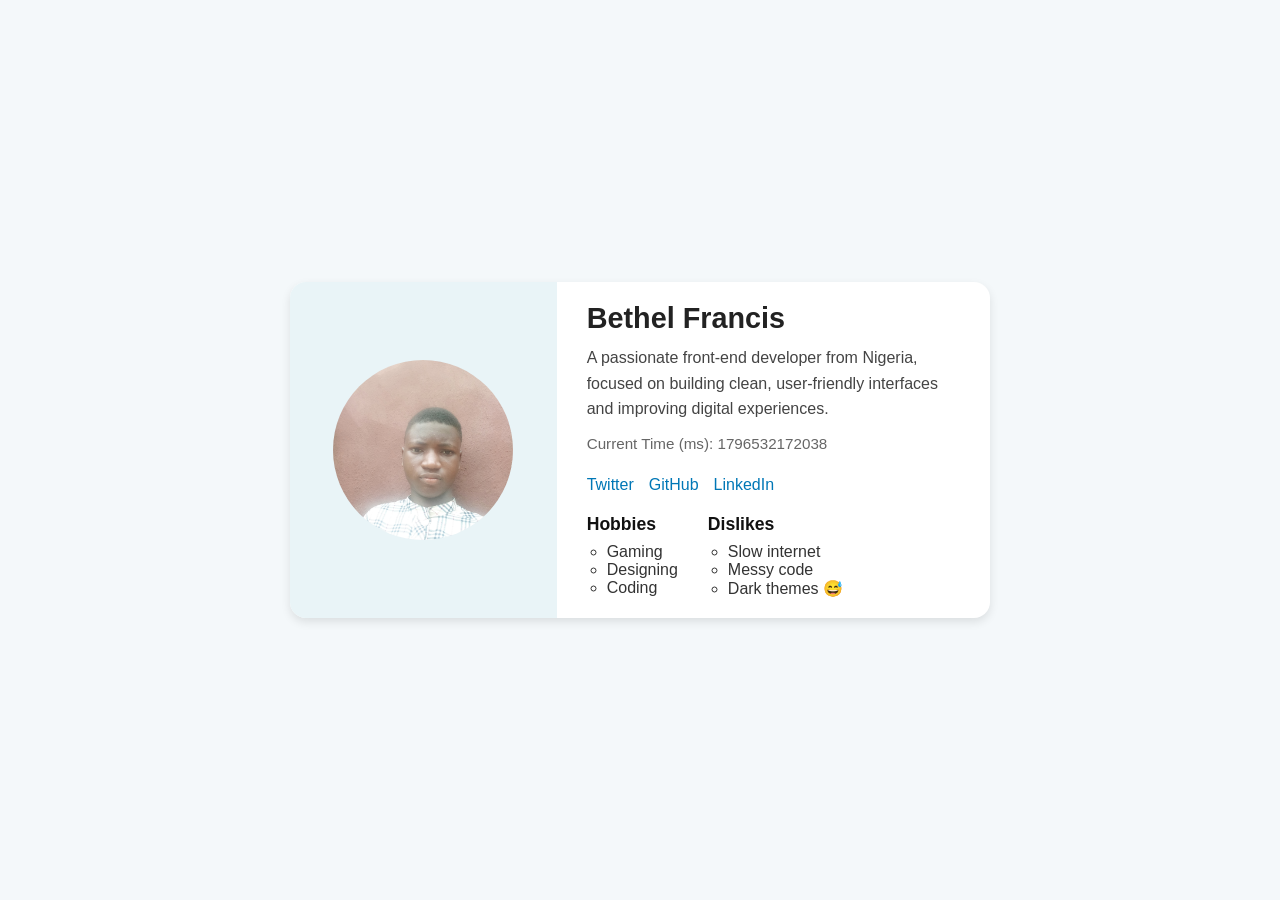
==== index.html @ 6fa2eb04 "Initial Commit" ====
<!DOCTYPE html>
<html lang="en">
<head>
  <meta charset="UTF-8" />
  <meta name="viewport" content="width=device-width, initial-scale=1.0" />
  <title>Frontend Wizards - Profile Card</title>
  <link rel="stylesheet" href="styles.css" />
</head>
<body>
  <main>
    <article data-testid="test-profile-card" class="profile-card">
      <figure class="avatar">
        <img 
          src="bethel.jpg" 
          alt="User Avatar" 
          data-testid="test-user-avatar"
        />
      </figure>

      <section class="info">
        <header>
          <h2 data-testid="test-user-name">Bethel Francis</h2>
        </header>

        <p data-testid="test-user-bio">
          A passionate front-end developer from Nigeria, focused on building clean, user-friendly interfaces and improving digital experiences.
        </p>

        <p class="time">
          Current Time (ms): 
          <span data-testid="test-user-time" id="user-time"></span>
        </p>

        <nav aria-label="social links" data-testid="test-user-social-links">
          <ul>
            <li><a data-testid="test-user-social-twitter" href="https://twitter.com" target="_blank" rel="noopener noreferrer">Twitter</a></li>
            <li><a data-testid="test-user-social-github" href="http://github.com/Bethelfrancis" target="_blank" rel="noopener noreferrer">GitHub</a></li>
            <li><a data-testid="test-user-social-linkedin" href="http://linkedin.com/in/bethel-francis-5b4346328/" target="_blank" rel="noopener noreferrer">LinkedIn</a></li>
          </ul>
        </nav>

        <section class="lists">
          <div class="hobbies">
            <h3>Hobbies</h3>
            <ul data-testid="test-user-hobbies">
              <li>Gaming</li>
              <li>Designing</li>
              <li>Coding</li>
            </ul>
          </div>

          <div class="dislikes">
            <h3>Dislikes</h3>
            <ul data-testid="test-user-dislikes">
              <li>Slow internet</li>
              <li>Messy code</li>
              <li>Dark themes 😅</li>
            </ul>
          </div>
        </section>
      </section>
    </article>
  </main>

  <script src="script.js"></script>
</body>
</html>
---- styles.css ----
* {
  margin: 0;
  padding: 0;
  box-sizing: border-box;
}

body {
  font-family: "Poppins", sans-serif;
  background: #f4f8fa;
  display: flex;
  justify-content: center;
  align-items: center;
  min-height: 100vh;
  padding: 20px;
}

.profile-card {
  background: #fff;
  border-radius: 16px;
  box-shadow: 0 4px 10px rgba(0,0,0,0.1);
  display: flex;
  flex-wrap: wrap;
  max-width: 700px;
  width: 100%;
  overflow: hidden;
}

.avatar {
  flex: 1 1 250px;
  display: flex;
  justify-content: center;
  align-items: center;
  background: #e9f4f7;
  padding: 20px;
}

.avatar img {
  width: 180px;
  height: 180px;
  border-radius: 50%;
  object-fit: cover;
}

.info {
  flex: 2 1 400px;
  padding: 20px 30px;
}

h2 {
  font-size: 1.8rem;
  color: #222;
  margin-bottom: 10px;
}

p {
  line-height: 1.6;
  color: #444;
}

.time {
  margin: 10px 0 20px;
  font-size: 0.95rem;
  color: #666;
}

nav ul {
  display: flex;
  gap: 15px;
  list-style: none;
  margin-bottom: 20px;
}

nav a {
  text-decoration: none;
  color: #0077b6;
  font-weight: 500;
}

nav a:focus,
nav a:hover {
  text-decoration: underline;
}

.lists {
  display: flex;
  flex-wrap: wrap;
  gap: 30px;
}

.lists div h3 {
  font-size: 1.1rem;
  color: #111;
  margin-bottom: 8px;
}

.lists ul {
  list-style: circle;
  padding-left: 20px;
  color: #333;
}

/* Responsive */
@media (max-width: 768px) {
  .profile-card {
    flex-direction: column;
    align-items: center;
  }

  .info {
    text-align: center;
  }

  nav ul {
    justify-content: center;
  }

  .lists {
    flex-direction: column;
    align-items: center;
  }
}
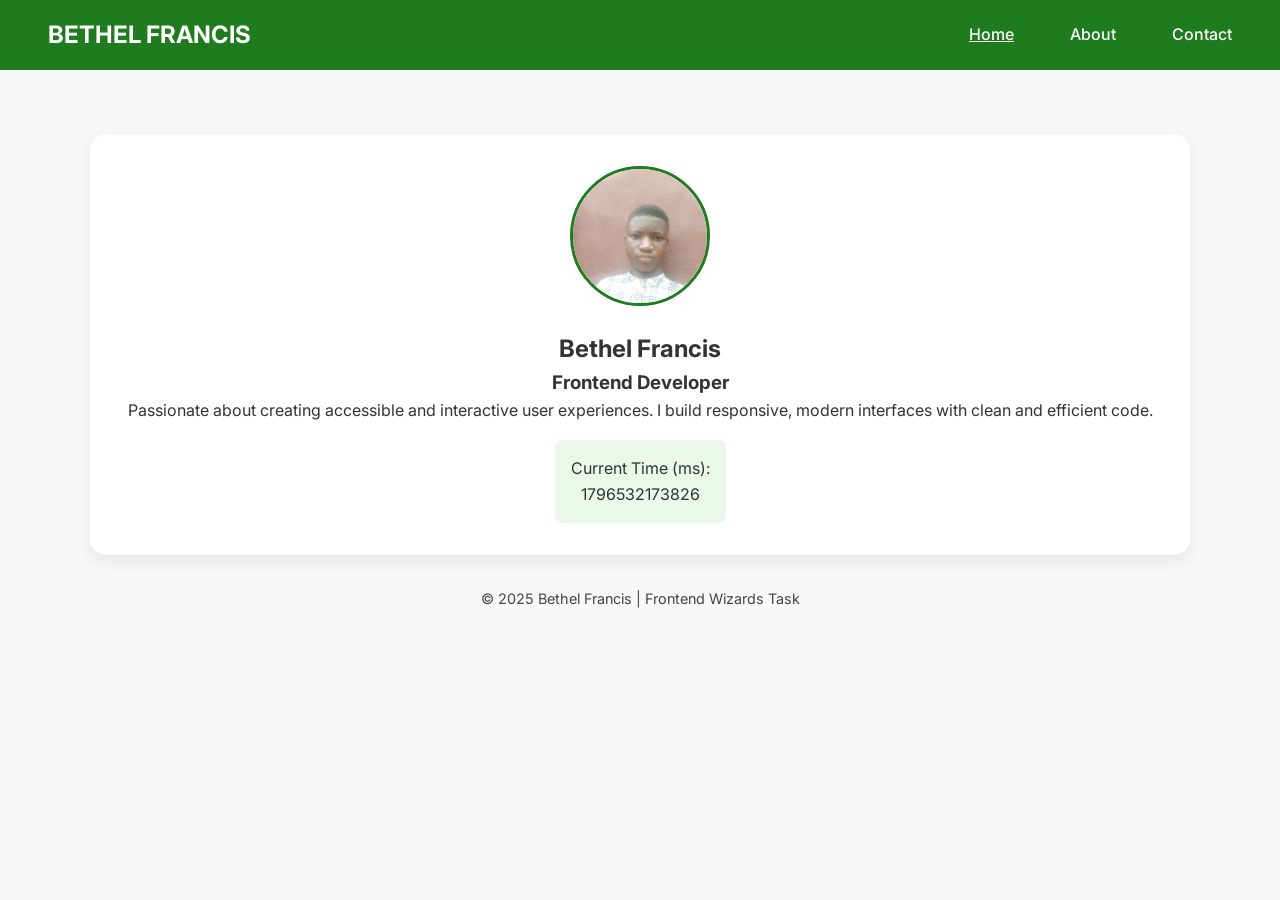
==== commit a894fc26: ""Update project" ====
--- a/index.html
+++ b/index.html
@@ -1,67 +1,49 @@
 <!DOCTYPE html>
 <html lang="en">
-<head>
-  <meta charset="UTF-8" />
-  <meta name="viewport" content="width=device-width, initial-scale=1.0" />
-  <title>Frontend Wizards - Profile Card</title>
-  <link rel="stylesheet" href="styles.css" />
-</head>
-<body>
-  <main>
-    <article data-testid="test-profile-card" class="profile-card">
-      <figure class="avatar">
-        <img 
-          src="bethel.jpg" 
-          alt="User Avatar" 
-          data-testid="test-user-avatar"
+  <head>
+    <meta charset="UTF-8" />
+    <meta name="viewport" content="width=device-width, initial-scale=1.0" />
+    <title>Bethel Francis | Profile Card</title>
+    <link rel="stylesheet" href="styles.css" />
+  </head>
+  <body>
+    <header class="header">
+      <nav class="nav">
+        <h2 class="logo">BETHEL FRANCIS</h2>
+        <ul class="nav-links">
+          <li><a href="index.html" class="active">Home</a></li>
+          <li><a href="about.html">About</a></li>
+          <li><a href="contact.html">Contact</a></li>
+        </ul>
+      </nav>
+    </header>
+
+    <main class="container">
+      <section class="profile-card">
+        <img
+          src="bethel.jpg"
+          alt="Profile photo of Bethel Francis"
+          class="profile-img"
+          data-testid="test-profile-img"
         />
-      </figure>
-
-      <section class="info">
-        <header>
-          <h2 data-testid="test-user-name">Bethel Francis</h2>
-        </header>
-
-        <p data-testid="test-user-bio">
-          A passionate front-end developer from Nigeria, focused on building clean, user-friendly interfaces and improving digital experiences.
+        <h1 data-testid="test-profile-name">Bethel Francis</h1>
+        <h3 data-testid="test-profile-role">Frontend Developer</h3>
+        <p data-testid="test-profile-bio">
+          Passionate about creating accessible and interactive user experiences.
+          I build responsive, modern interfaces with clean and efficient code.
         </p>
 
-        <p class="time">
-          Current Time (ms): 
-          <span data-testid="test-user-time" id="user-time"></span>
-        </p>
+        <div class="time-box">
+          <p>Current Time (ms):</p>
+          <p id="user-time" data-testid="test-current-time"></p>
+        </div>
+      </section>
+    </main>
 
-        <nav aria-label="social links" data-testid="test-user-social-links">
-          <ul>
-            <li><a data-testid="test-user-social-twitter" href="https://twitter.com" target="_blank" rel="noopener noreferrer">Twitter</a></li>
-            <li><a data-testid="test-user-social-github" href="http://github.com/Bethelfrancis" target="_blank" rel="noopener noreferrer">GitHub</a></li>
-            <li><a data-testid="test-user-social-linkedin" href="http://linkedin.com/in/bethel-francis-5b4346328/" target="_blank" rel="noopener noreferrer">LinkedIn</a></li>
-          </ul>
-        </nav>
+    <footer>
+      <p>&copy; 2025 Bethel Francis | Frontend Wizards Task</p>
+    </footer>
 
-        <section class="lists">
-          <div class="hobbies">
-            <h3>Hobbies</h3>
-            <ul data-testid="test-user-hobbies">
-              <li>Gaming</li>
-              <li>Designing</li>
-              <li>Coding</li>
-            </ul>
-          </div>
-
-          <div class="dislikes">
-            <h3>Dislikes</h3>
-            <ul data-testid="test-user-dislikes">
-              <li>Slow internet</li>
-              <li>Messy code</li>
-              <li>Dark themes 😅</li>
-            </ul>
-          </div>
-        </section>
-      </section>
-    </article>
-  </main>
-
-  <script src="script.js"></script>
-</body>
+    <script src="script.js"></script>
+  </body>
 </html>
--- a/styles.css
+++ b/styles.css
@@ -1,121 +1,166 @@
+@import url('https://fonts.googleapis.com/css2?family=Inter:wght@400;500;600;700&display=swap');
+
 * {
   margin: 0;
   padding: 0;
   box-sizing: border-box;
+  font-family: 'Inter', sans-serif;
 }
 
 body {
-  font-family: "Poppins", sans-serif;
-  background: #f4f8fa;
-  display: flex;
-  justify-content: center;
-  align-items: center;
-  min-height: 100vh;
-  padding: 20px;
+  background: #f7f9f8;
+  color: #333;
+  line-height: 1.6;
 }
 
-.profile-card {
-  background: #fff;
-  border-radius: 16px;
-  box-shadow: 0 4px 10px rgba(0,0,0,0.1);
-  display: flex;
-  flex-wrap: wrap;
-  max-width: 700px;
-  width: 100%;
-  overflow: hidden;
+.container {
+  width: 90%;
+  max-width: 1100px;
+  margin: auto;
 }
 
-.avatar {
-  flex: 1 1 250px;
-  display: flex;
-  justify-content: center;
-  align-items: center;
-  background: #e9f4f7;
-  padding: 20px;
+/* Header */
+.header {
+  background: #1e7b1e;
+  color: white;
+  padding: 1rem 0;
 }
 
-.avatar img {
-  width: 180px;
-  height: 180px;
-  border-radius: 50%;
-  object-fit: cover;
+.logo {
+  font-weight: 700;
 }
 
-.info {
-  flex: 2 1 400px;
-  padding: 20px 30px;
+.logo span {
+  color: #aefcae;
 }
 
-h2 {
-  font-size: 1.8rem;
-  color: #222;
-  margin-bottom: 10px;
+.nav {
+  display: flex;
+  align-items: center;
+  justify-content: space-between;
+  padding: 0 3rem;
 }
 
-p {
-  line-height: 1.6;
-  color: #444;
+.nav-links {
+  display: flex;
+  gap: 3.5rem;
+  list-style: none;
 }
 
-.time {
-  margin: 10px 0 20px;
-  font-size: 0.95rem;
-  color: #666;
-}
-
-nav ul {
-  display: flex;
-  gap: 15px;
-  list-style: none;
-  margin-bottom: 20px;
-}
-
-nav a {
+.nav-links a {
+  color: white;
   text-decoration: none;
-  color: #0077b6;
   font-weight: 500;
 }
 
-nav a:focus,
-nav a:hover {
+.nav-links a:hover,
+.nav-links .active {
   text-decoration: underline;
 }
 
-.lists {
-  display: flex;
-  flex-wrap: wrap;
-  gap: 30px;
+/* Profile Card */
+.profile-card {
+  background: white;
+  margin-top: 4rem;
+  padding: 2rem;
+  border-radius: 1rem;
+  box-shadow: 0 6px 15px rgba(0, 0, 0, 0.08);
+  text-align: center;
+  transition: 0.3s;
 }
 
-.lists div h3 {
-  font-size: 1.1rem;
-  color: #111;
-  margin-bottom: 8px;
+.profile-card:hover {
+  transform: translateY(-5px);
 }
 
-.lists ul {
-  list-style: circle;
-  padding-left: 20px;
-  color: #333;
+.profile-img {
+  width: 140px;
+  height: 140px;
+  border-radius: 50%;
+  object-fit: cover;
+  border: 3px solid #1e7b1e;
+  margin-bottom: 1rem;
 }
+
+.time-box {
+  margin-top: 1rem;
+  background: #eaf8ea;
+  padding: 1rem;
+  border-radius: .5rem;
+  display: inline-block;
+}
+
+/* About Page */
+.about-page section {
+  background: white;
+  padding: 1.5rem;
+  margin: 1rem 0;
+  border-radius: .8rem;
+  box-shadow: 0 4px 10px rgba(0,0,0,0.05);
+}
+
+.about-page h2 {
+  color: #1e7b1e;
+  margin-bottom: .5rem;
+}
+.about-page ul {
+  list-style: none;
+}
+
+/* Contact Page */
+form {
+  background: white;
+  padding: 2rem;
+  border-radius: 1rem;
+  box-shadow: 0 4px 10px rgba(0, 0, 0, 0.08);
+  margin: 2rem auto;
+  width: 100%;
+  max-width: 500px;
+  display: flex;
+  flex-direction: column;
+  gap: .8rem;
+}
+
+input, textarea, button {
+  padding: .8rem;
+  border: 1px solid #ccc;
+  border-radius: .5rem;
+  font-size: 1rem;
+}
+
+button {
+  background: #1e7b1e;
+  color: white;
+  font-weight: 600;
+  cursor: pointer;
+  border: none;
+}
+
+button:hover {
+  background: #166016;
+}
+
+p[id^="error-"] {
+  color: red;
+  font-size: .9rem;
+}
+
+#success {
+  color: green;
+  font-weight: 600;
+  text-align: center;
+}
+
+footer {
+  text-align: center;
+  padding: 2rem 0;
+  color: #444;
+  font-size: .9rem;
+}
+
 
 /* Responsive */
 @media (max-width: 768px) {
-  .profile-card {
-    flex-direction: column;
-    align-items: center;
-  }
-
-  .info {
-    text-align: center;
-  }
-
-  nav ul {
-    justify-content: center;
-  }
-
-  .lists {
-    flex-direction: column;
-    align-items: center;
-  }
+  .nav { flex-direction: column; gap: 1rem; }
+  .profile-card { margin: 2rem 0; }
 }
